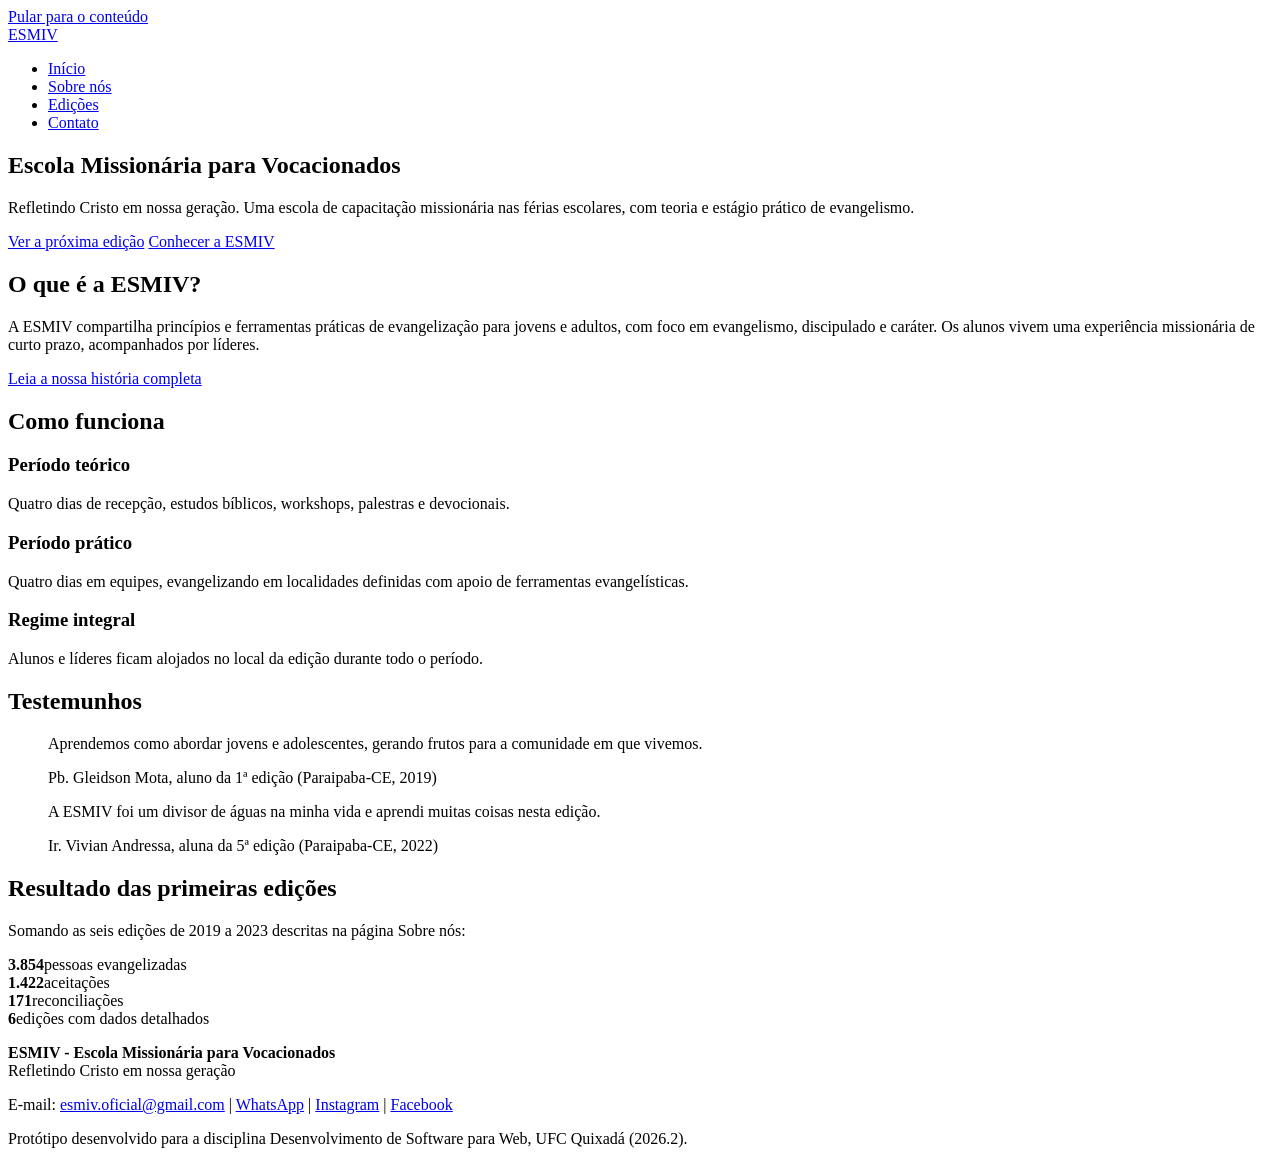
==== index.html @ 5c42aec7 "pagina inicial do site" ====
<!DOCTYPE html>
<html lang="pt-BR">
<head>
<meta charset="UTF-8">
<meta name="viewport" content="width=device-width, initial-scale=1">
<title>Início | ESMIV</title>
<meta name="description" content="ESMIV - Escola Missionária para Vocacionados. Refletindo Cristo em nossa geração.">
<link rel="stylesheet" href="css/style.css">
</head>
<body>
<a class="skip" href="#conteudo">Pular para o conteúdo</a>
<header class="topo">
  <div class="wrap">
    <a class="marca" href="index.html">ESMIV</a>
    <nav aria-label="Menu principal">
      <ul>
        <li><a href="index.html" aria-current="page">Início</a></li>
        <li><a href="sobre.html">Sobre nós</a></li>
        <li><a href="edicoes.html">Edições</a></li>
        <li><a href="contato.html">Contato</a></li>
      </ul>
    </nav>
  </div>
</header>
<main id="conteudo">
<section class="hero">
  <div class="wrap">
    <h1>Escola Missionária para Vocacionados</h1>
    <p>Refletindo Cristo em nossa geração. Uma escola de capacitação missionária nas férias escolares, com teoria e estágio prático de evangelismo.</p>
    <a class="btn" href="edicoes.html">Ver a próxima edição</a>
    <a class="btn sec" href="sobre.html">Conhecer a ESMIV</a>
  </div>
</section>

<section>
  <div class="wrap">
    <h2>O que é a ESMIV?</h2>
    <p>A ESMIV compartilha princípios e ferramentas práticas de evangelização para jovens e adultos, com foco em evangelismo, discipulado e caráter. Os alunos vivem uma experiência missionária de curto prazo, acompanhados por líderes.</p>
    <p><a href="sobre.html">Leia a nossa história completa</a></p>
  </div>
</section>

<section class="faixa">
  <div class="wrap">
    <h2>Como funciona</h2>
    <div class="cols">
      <div><h3>Período teórico</h3><p>Quatro dias de recepção, estudos bíblicos, workshops, palestras e devocionais.</p></div>
      <div><h3>Período prático</h3><p>Quatro dias em equipes, evangelizando em localidades definidas com apoio de ferramentas evangelísticas.</p></div>
      <div><h3>Regime integral</h3><p>Alunos e líderes ficam alojados no local da edição durante todo o período.</p></div>
    </div>
  </div>
</section>

<section>
  <div class="wrap">
    <h2>Testemunhos</h2>
    <blockquote class="depoimento">
      <p>Aprendemos como abordar jovens e adolescentes, gerando frutos para a comunidade em que vivemos.</p>
      <footer>Pb. Gleidson Mota, aluno da 1ª edição (Paraipaba-CE, 2019)</footer>
    </blockquote>
    <blockquote class="depoimento">
      <p>A ESMIV foi um divisor de águas na minha vida e aprendi muitas coisas nesta edição.</p>
      <footer>Ir. Vivian Andressa, aluna da 5ª edição (Paraipaba-CE, 2022)</footer>
    </blockquote>
  </div>
</section>

<section class="faixa">
  <div class="wrap">
    <h2>Resultado das primeiras edições</h2>
    <p>Somando as seis edições de 2019 a 2023 descritas na página Sobre nós:</p>
    <div class="numeros">
      <div><strong>3.854</strong>pessoas evangelizadas</div>
      <div><strong>1.422</strong>aceitações</div>
      <div><strong>171</strong>reconciliações</div>
      <div><strong>6</strong>edições com dados detalhados</div>
    </div>
  </div>
</section>
</main>
<footer class="rodape">
  <div class="wrap">
    <p><strong>ESMIV - Escola Missionária para Vocacionados</strong><br>Refletindo Cristo em nossa geração</p>
    <p>E-mail: <a href="mailto:esmiv.oficial@gmail.com">esmiv.oficial@gmail.com</a> |
    <a href="https://wa.me/558599017778">WhatsApp</a> |
    <a href="https://instagram.com/esmiv.oficial">Instagram</a> |
    <a href="https://www.facebook.com/esmiv.oficial">Facebook</a></p>
    <p>Protótipo desenvolvido para a disciplina Desenvolvimento de Software para Web, UFC Quixadá (2026.2).</p>
  </div>
</footer>
</body>
</html>
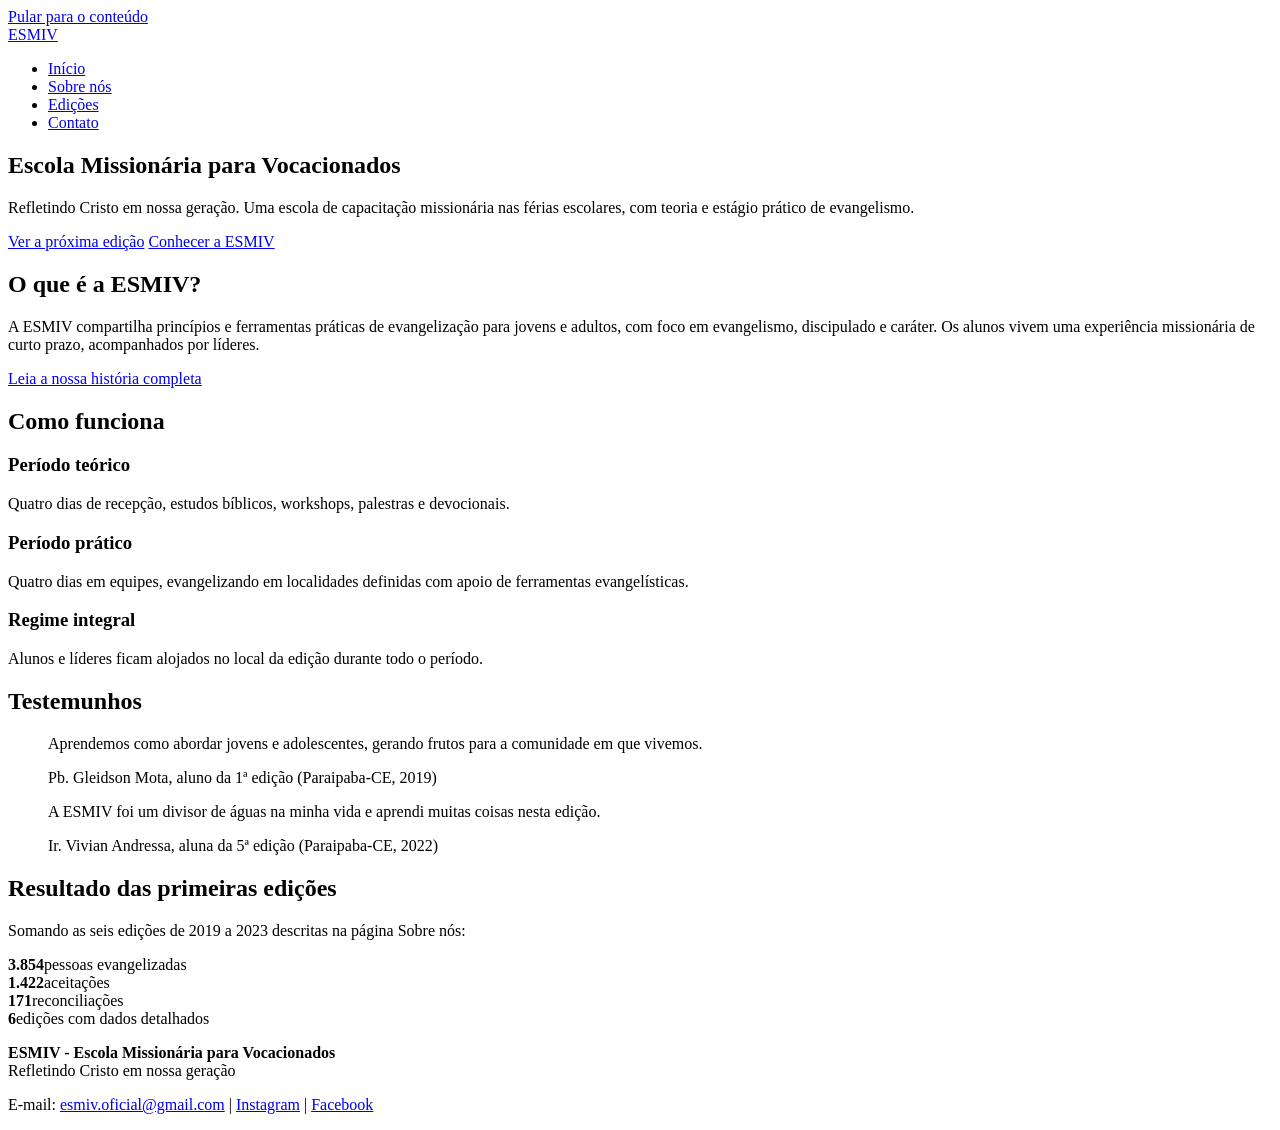
==== commit b432c6d4: "adição do contato.html e ajustes pequenos" ====
--- a/index.html
+++ b/index.html
@@ -1,92 +1,91 @@
 <!DOCTYPE html>
 <html lang="pt-BR">
 <head>
-<meta charset="UTF-8">
-<meta name="viewport" content="width=device-width, initial-scale=1">
-<title>Início | ESMIV</title>
-<meta name="description" content="ESMIV - Escola Missionária para Vocacionados. Refletindo Cristo em nossa geração.">
-<link rel="stylesheet" href="css/style.css">
+    <meta charset="UTF-8">
+    <meta name="viewport" content="width=device-width, initial-scale=1">
+    <title>Início | ESMIV</title>
+    <meta name="description" content="ESMIV - Escola Missionária para Vocacionados. Refletindo Cristo em nossa geração.">
+    <link rel="stylesheet" href="css/style.css">
 </head>
 <body>
-<a class="skip" href="#conteudo">Pular para o conteúdo</a>
-<header class="topo">
-  <div class="wrap">
-    <a class="marca" href="index.html">ESMIV</a>
-    <nav aria-label="Menu principal">
-      <ul>
-        <li><a href="index.html" aria-current="page">Início</a></li>
-        <li><a href="sobre.html">Sobre nós</a></li>
-        <li><a href="edicoes.html">Edições</a></li>
-        <li><a href="contato.html">Contato</a></li>
-      </ul>
-    </nav>
-  </div>
-</header>
-<main id="conteudo">
-<section class="hero">
-  <div class="wrap">
-    <h1>Escola Missionária para Vocacionados</h1>
-    <p>Refletindo Cristo em nossa geração. Uma escola de capacitação missionária nas férias escolares, com teoria e estágio prático de evangelismo.</p>
-    <a class="btn" href="edicoes.html">Ver a próxima edição</a>
-    <a class="btn sec" href="sobre.html">Conhecer a ESMIV</a>
-  </div>
-</section>
 
-<section>
-  <div class="wrap">
-    <h2>O que é a ESMIV?</h2>
-    <p>A ESMIV compartilha princípios e ferramentas práticas de evangelização para jovens e adultos, com foco em evangelismo, discipulado e caráter. Os alunos vivem uma experiência missionária de curto prazo, acompanhados por líderes.</p>
-    <p><a href="sobre.html">Leia a nossa história completa</a></p>
-  </div>
-</section>
+    <a class="skip" href="#conteudo">Pular para o conteúdo</a>
+    <header class="topo">
+      <div class="wrap">
+        <a class="marca" href="index.html">ESMIV</a>
+        <nav aria-label="Menu principal">
+          <ul>
+            <li><a href="index.html" aria-current="page">Início</a></li>
+            <li><a href="sobre.html">Sobre nós</a></li>
+            <li><a href="edicoes.html">Edições</a></li>
+            <li><a href="contato.html">Contato</a></li>
+          </ul>
+        </nav>
+      </div>
+    </header>
+    <main id="conteudo">
+    <section class="hero">
+      <div class="wrap">
+        <h1>Escola Missionária para Vocacionados</h1>
+        <p>Refletindo Cristo em nossa geração. Uma escola de capacitação missionária nas férias escolares, com teoria e estágio prático de evangelismo.</p>
+        <a class="btn" href="edicoes.html">Ver a próxima edição</a>
+        <a class="btn sec" href="sobre.html">Conhecer a ESMIV</a>
+      </div>
+    </section>
 
-<section class="faixa">
-  <div class="wrap">
-    <h2>Como funciona</h2>
-    <div class="cols">
-      <div><h3>Período teórico</h3><p>Quatro dias de recepção, estudos bíblicos, workshops, palestras e devocionais.</p></div>
-      <div><h3>Período prático</h3><p>Quatro dias em equipes, evangelizando em localidades definidas com apoio de ferramentas evangelísticas.</p></div>
-      <div><h3>Regime integral</h3><p>Alunos e líderes ficam alojados no local da edição durante todo o período.</p></div>
-    </div>
-  </div>
-</section>
+    <section>
+      <div class="wrap">
+        <h2>O que é a ESMIV?</h2>
+        <p>A ESMIV compartilha princípios e ferramentas práticas de evangelização para jovens e adultos, com foco em evangelismo, discipulado e caráter. Os alunos vivem uma experiência missionária de curto prazo, acompanhados por líderes.</p>
+        <p><a href="sobre.html">Leia a nossa história completa</a></p>
+      </div>
+    </section>
 
-<section>
-  <div class="wrap">
-    <h2>Testemunhos</h2>
-    <blockquote class="depoimento">
-      <p>Aprendemos como abordar jovens e adolescentes, gerando frutos para a comunidade em que vivemos.</p>
-      <footer>Pb. Gleidson Mota, aluno da 1ª edição (Paraipaba-CE, 2019)</footer>
-    </blockquote>
-    <blockquote class="depoimento">
-      <p>A ESMIV foi um divisor de águas na minha vida e aprendi muitas coisas nesta edição.</p>
-      <footer>Ir. Vivian Andressa, aluna da 5ª edição (Paraipaba-CE, 2022)</footer>
-    </blockquote>
-  </div>
-</section>
+    <section class="faixa">
+      <div class="wrap">
+        <h2>Como funciona</h2>
+        <div class="cols">
+          <div><h3>Período teórico</h3><p>Quatro dias de recepção, estudos bíblicos, workshops, palestras e devocionais.</p></div>
+          <div><h3>Período prático</h3><p>Quatro dias em equipes, evangelizando em localidades definidas com apoio de ferramentas evangelísticas.</p></div>
+          <div><h3>Regime integral</h3><p>Alunos e líderes ficam alojados no local da edição durante todo o período.</p></div>
+        </div>
+      </div>
+    </section>
 
-<section class="faixa">
-  <div class="wrap">
-    <h2>Resultado das primeiras edições</h2>
-    <p>Somando as seis edições de 2019 a 2023 descritas na página Sobre nós:</p>
-    <div class="numeros">
-      <div><strong>3.854</strong>pessoas evangelizadas</div>
-      <div><strong>1.422</strong>aceitações</div>
-      <div><strong>171</strong>reconciliações</div>
-      <div><strong>6</strong>edições com dados detalhados</div>
-    </div>
-  </div>
-</section>
-</main>
-<footer class="rodape">
-  <div class="wrap">
-    <p><strong>ESMIV - Escola Missionária para Vocacionados</strong><br>Refletindo Cristo em nossa geração</p>
-    <p>E-mail: <a href="mailto:esmiv.oficial@gmail.com">esmiv.oficial@gmail.com</a> |
-    <a href="https://wa.me/558599017778">WhatsApp</a> |
-    <a href="https://instagram.com/esmiv.oficial">Instagram</a> |
-    <a href="https://www.facebook.com/esmiv.oficial">Facebook</a></p>
-    <p>Protótipo desenvolvido para a disciplina Desenvolvimento de Software para Web, UFC Quixadá (2026.2).</p>
-  </div>
-</footer>
+    <section>
+      <div class="wrap">
+        <h2>Testemunhos</h2>
+        <blockquote class="depoimento">
+          <p>Aprendemos como abordar jovens e adolescentes, gerando frutos para a comunidade em que vivemos.</p>
+          <footer>Pb. Gleidson Mota, aluno da 1ª edição (Paraipaba-CE, 2019)</footer>
+        </blockquote>
+        <blockquote class="depoimento">
+          <p>A ESMIV foi um divisor de águas na minha vida e aprendi muitas coisas nesta edição.</p>
+          <footer>Ir. Vivian Andressa, aluna da 5ª edição (Paraipaba-CE, 2022)</footer>
+        </blockquote>
+      </div>
+    </section>
+
+    <section class="faixa">
+      <div class="wrap">
+        <h2>Resultado das primeiras edições</h2>
+        <p>Somando as seis edições de 2019 a 2023 descritas na página Sobre nós:</p>
+        <div class="numeros">
+          <div><strong>3.854</strong>pessoas evangelizadas</div>
+          <div><strong>1.422</strong>aceitações</div>
+          <div><strong>171</strong>reconciliações</div>
+          <div><strong>6</strong>edições com dados detalhados</div>
+        </div>
+      </div>
+    </section>
+    </main>
+    <footer class="rodape">
+      <div class="wrap">
+        <p><strong>ESMIV - Escola Missionária para Vocacionados</strong><br>Refletindo Cristo em nossa geração</p>
+        <p>E-mail: <a href="mailto:esmiv.oficial@gmail.com">esmiv.oficial@gmail.com</a> |
+        <a href="https://instagram.com/esmiv.oficial">Instagram</a> |
+        <a href="https://www.facebook.com/esmiv.oficial">Facebook</a></p>
+      </div>
+    </footer>
 </body>
 </html>
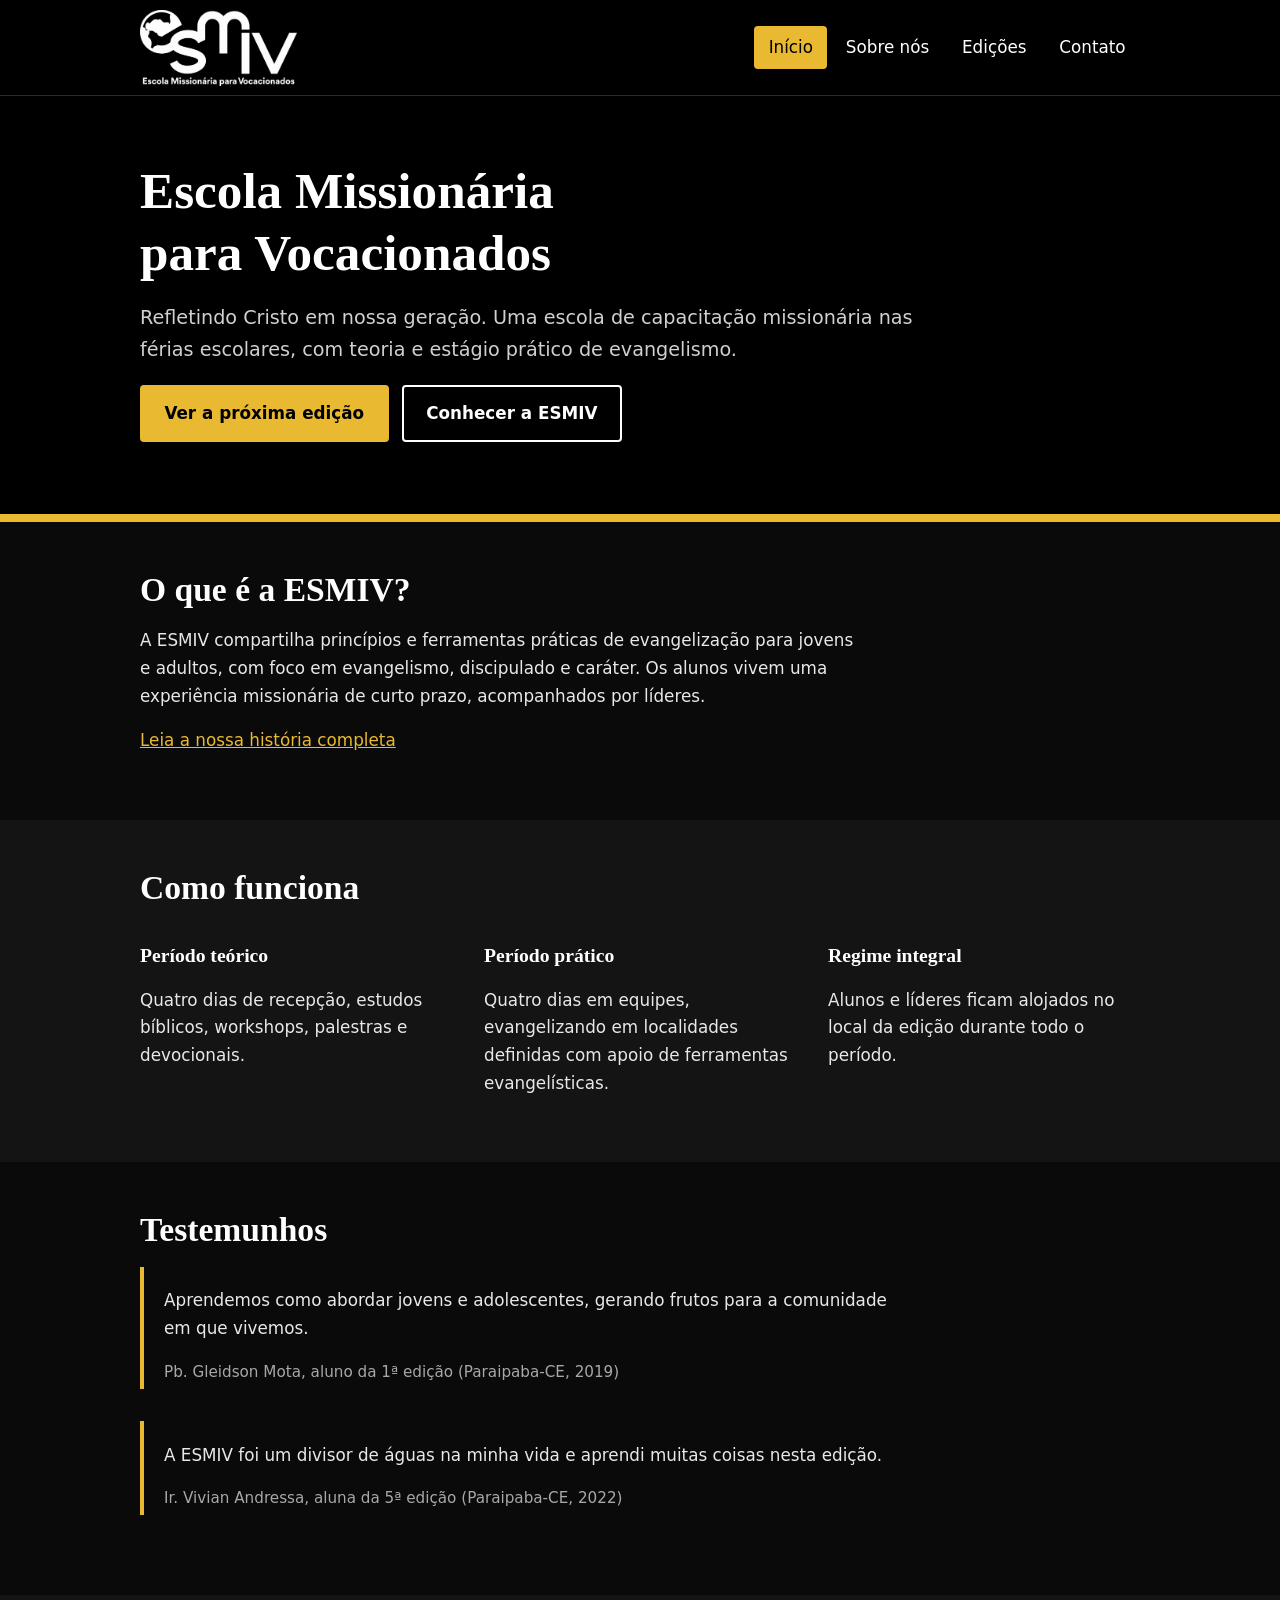
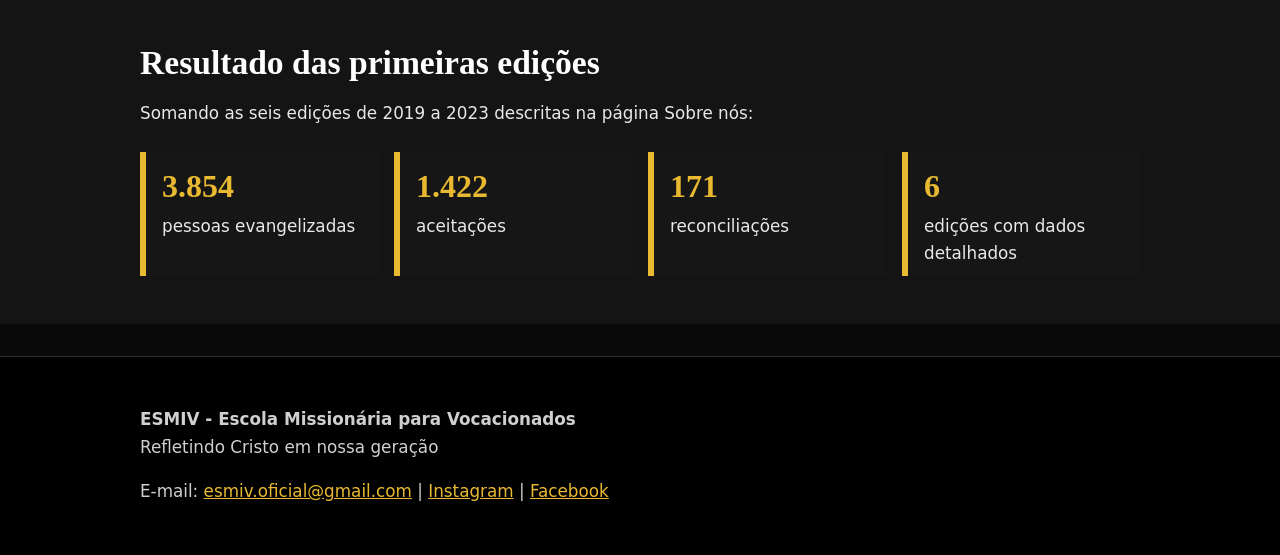
==== commit 553eab36: "ajustes no estilo do site" ====
--- a/index.html
+++ b/index.html
@@ -6,13 +6,14 @@
     <title>Início | ESMIV</title>
     <meta name="description" content="ESMIV - Escola Missionária para Vocacionados. Refletindo Cristo em nossa geração.">
     <link rel="stylesheet" href="css/style.css">
+  <link rel="icon" href="img/logo.png" type="image/png">
 </head>
 <body>
 
     <a class="skip" href="#conteudo">Pular para o conteúdo</a>
     <header class="topo">
       <div class="wrap">
-        <a class="marca" href="index.html">ESMIV</a>
+        <a class="marca" href="index.html"><img src="img/logo.png" alt="ESMIV - Escola Missionária para Vocacionados" height="76"></a>
         <nav aria-label="Menu principal">
           <ul>
             <li><a href="index.html" aria-current="page">Início</a></li>
--- a/css/style.css
+++ b/css/style.css
@@ -0,0 +1,303 @@
+:root {
+  --ink: #000000;
+  --verde: #e8b931;
+  --sol: #e8b931;
+  --papel: #0a0a0a;
+  --texto: #e8e8e8;
+  --suave: #141414;
+  --card: #161616;
+  --borda: #2a2a2a;
+  --serif: Georgia, "Times New Roman", serif;
+  --sans: system-ui, -apple-system, "Segoe UI", Roboto, sans-serif;
+}
+
+* {
+  box-sizing: border-box;
+}
+
+html {
+  scroll-behavior: smooth;
+}
+
+body {
+  margin: 0;
+  font-family: var(--sans);
+  font-size: 1.05rem;
+  line-height: 1.65;
+  color: var(--texto);
+  background: var(--papel);
+}
+
+a {
+  color: var(--verde);
+}
+
+:focus-visible {
+  outline: 3px solid var(--sol);
+  outline-offset: 3px;
+}
+
+.skip {
+  position: absolute;
+  left: -999px;
+}
+
+.skip:focus {
+  top: 1rem;
+  left: 1rem;
+  z-index: 10;
+  padding: 0.5rem 1rem;
+  color: #000;
+  background: #fff;
+}
+
+.wrap {
+  max-width: 1040px;
+  margin: 0 auto;
+  padding: 0 1.25rem;
+}
+
+main section {
+  padding: 3rem 0;
+}
+
+h1,
+h2,
+h3 {
+  font-family: var(--serif);
+  line-height: 1.2;
+  color: #fff;
+}
+
+h1 {
+  margin: 0 0 1rem;
+  font-size: clamp(2rem, 5vw, 3.2rem);
+}
+
+h2 {
+  margin: 0 0 1rem;
+  font-size: clamp(1.5rem, 3vw, 2.1rem);
+}
+
+p {
+  max-width: 68ch;
+}
+
+header.topo {
+  background: #000;
+  color: #fff;
+  border-bottom: 1px solid var(--borda);
+}
+
+.topo .wrap {
+  display: flex;
+  flex-wrap: wrap;
+  align-items: center;
+  justify-content: space-between;
+  gap: 1rem;
+  padding: 0.6rem 1.25rem;
+}
+
+.marca img {
+  display: block;
+  width: auto;
+  height: 76px;
+}
+
+.marca {
+  color: #fff;
+  font-family: var(--serif);
+  font-size: 1.5rem;
+  font-weight: 700;
+  letter-spacing: 0.02em;
+  text-decoration: none;
+}
+
+nav ul {
+  display: flex;
+  flex-wrap: wrap;
+  gap: 0.25rem;
+  margin: 0;
+  padding: 0;
+  list-style: none;
+}
+
+nav a {
+  display: block;
+  padding: 0.5rem 0.9rem;
+  color: #fff;
+  text-decoration: none;
+  border-radius: 4px;
+}
+
+nav a:hover,
+nav a[aria-current="page"] {
+  color: #000;
+  background: var(--sol);
+}
+
+.hero {
+  padding: 4rem 0 4.5rem;
+  color: #fff;
+  background: var(--ink);
+  border-bottom: 8px solid var(--sol);
+}
+
+.hero h1 {
+  max-width: 18ch;
+  color: #fff;
+}
+
+.hero p {
+  font-size: 1.2rem;
+  color: #d0d0d0;
+}
+
+.btn {
+  display: inline-block;
+  padding: 0.8rem 1.4rem;
+  color: #000;
+  font-weight: 700;
+  text-decoration: none;
+  background: var(--sol);
+  border: 2px solid var(--sol);
+  border-radius: 4px;
+}
+
+.btn:hover {
+  background: #fff;
+  color: #000;
+  border-color: #fff;
+}
+
+.btn.sec {
+  margin-left: 0.5rem;
+  color: #fff;
+  background: transparent;
+  border-color: #fff;
+}
+
+.btn.sec:hover {
+  color: #000;
+  background: #fff;
+}
+
+.numeros {
+  display: grid;
+  grid-template-columns: repeat(auto-fit, minmax(200px, 1fr));
+  gap: 1rem;
+  margin-top: 1.5rem;
+}
+
+.numeros div {
+  padding: 0.5rem 1rem;
+  background: var(--card);
+  border-left: 6px solid var(--verde);
+}
+
+.numeros strong {
+  display: block;
+  color: var(--sol);
+  font-family: var(--serif);
+  font-size: 2rem;
+}
+
+.cols {
+  display: grid;
+  grid-template-columns: repeat(auto-fit, minmax(260px, 1fr));
+  gap: 2rem;
+}
+
+.depoimento {
+  margin: 0 0 2rem;
+  padding: 0.25rem 0 0.25rem 1.25rem;
+  border-left: 4px solid var(--sol);
+}
+
+.depoimento footer {
+  font-size: 0.95rem;
+  color: #a8a8a8;
+}
+
+.faixa {
+  background: var(--suave);
+}
+
+dl.dados {
+  display: grid;
+  grid-template-columns: max-content 1fr;
+  gap: 0.5rem 1.5rem;
+}
+
+dl.dados dt {
+  color: var(--sol);
+  font-weight: 700;
+}
+
+dl.dados dd {
+  margin: 0;
+}
+
+.aviso {
+  margin: 1.5rem 0;
+  padding: 0.6rem 1.25rem;
+  background: var(--card);
+  border: 2px dashed var(--sol);
+}
+
+form {
+  display: grid;
+  gap: 1rem;
+  max-width: 560px;
+}
+
+label {
+  color: #fff;
+  font-weight: 700;
+}
+
+input,
+select,
+textarea {
+  width: 100%;
+  padding: 0.7rem;
+  font: inherit;
+  color: inherit;
+  background: #111;
+  border: 2px solid #444;
+  border-radius: 4px;
+}
+
+input:focus,
+select:focus,
+textarea:focus {
+  border-color: var(--sol);
+}
+
+footer.rodape {
+  margin-top: 2rem;
+  padding: 2rem 0;
+  color: #cfcfcf;
+  background: #000;
+  border-top: 1px solid var(--borda);
+}
+
+footer.rodape a {
+  color: var(--sol);
+}
+
+@media (max-width: 600px) {
+  .btn.sec {
+    margin: 0.75rem 0 0;
+  }
+
+  dl.dados {
+    grid-template-columns: 1fr;
+  }
+}
+
+@media (prefers-reduced-motion: reduce) {
+  html {
+    scroll-behavior: auto;
+  }
+}
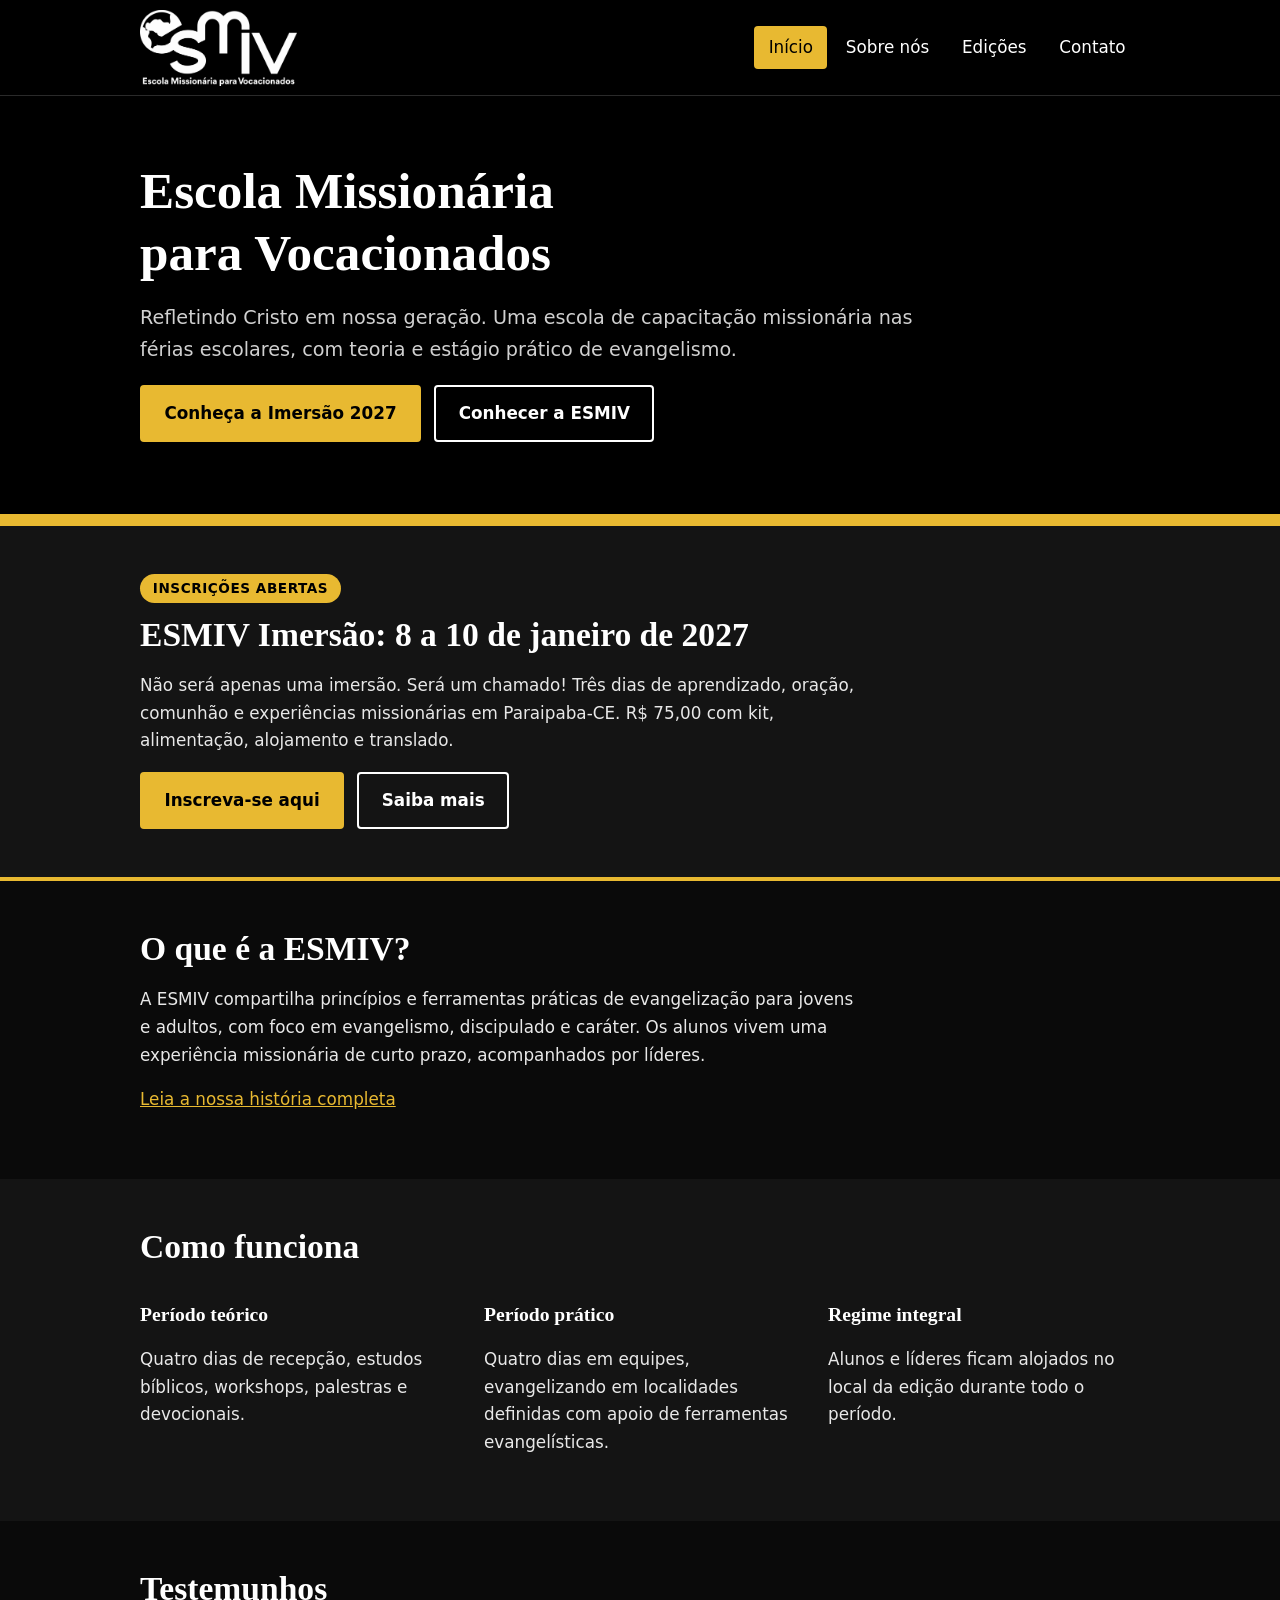
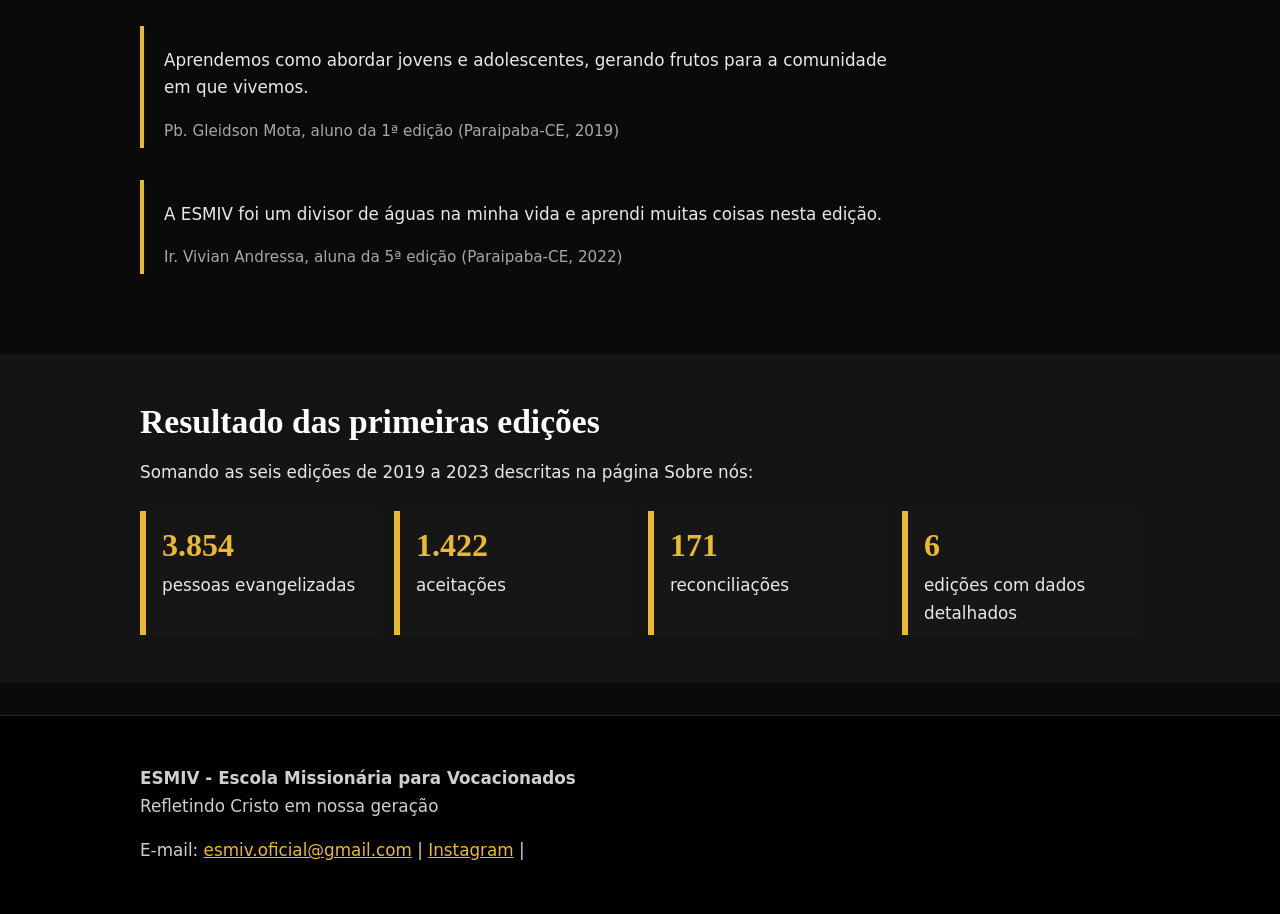
==== commit 49b6f822: "ajustes finos nas redes sociais" ====
--- a/index.html
+++ b/index.html
@@ -29,8 +29,18 @@
       <div class="wrap">
         <h1>Escola Missionária para Vocacionados</h1>
         <p>Refletindo Cristo em nossa geração. Uma escola de capacitação missionária nas férias escolares, com teoria e estágio prático de evangelismo.</p>
-        <a class="btn" href="edicoes.html">Ver a próxima edição</a>
+        <a class="btn" href="edicoes.html">Conheça a Imersão 2027</a>
         <a class="btn sec" href="sobre.html">Conhecer a ESMIV</a>
+      </div>
+    </section>
+
+    <section class="faixa imersao">
+      <div class="wrap">
+        <p class="selo">Inscrições abertas</p>
+        <h2>ESMIV Imersão: 8 a 10 de janeiro de 2027</h2>
+        <p>Não será apenas uma imersão. Será um chamado! Três dias de aprendizado, oração, comunhão e experiências missionárias em Paraipaba-CE. R$ 75,00 com kit, alimentação, alojamento e translado.</p>
+        <a class="btn" href="https://form.jotform.com/esmivbr/imersao" target="_blank" rel="noopener">Inscreva-se aqui</a>
+        <a class="btn sec" href="edicoes.html">Saiba mais</a>
       </div>
     </section>
 
@@ -84,8 +94,8 @@
       <div class="wrap">
         <p><strong>ESMIV - Escola Missionária para Vocacionados</strong><br>Refletindo Cristo em nossa geração</p>
         <p>E-mail: <a href="mailto:esmiv.oficial@gmail.com">esmiv.oficial@gmail.com</a> |
-        <a href="https://instagram.com/esmiv.oficial">Instagram</a> |
-        <a href="https://www.facebook.com/esmiv.oficial">Facebook</a></p>
+        <a href="https://instagram.com/esmiv_oficial">Instagram</a> |
+        </p>
       </div>
     </footer>
 </body>
--- a/css/style.css
+++ b/css/style.css
@@ -286,6 +286,44 @@
   color: var(--sol);
 }
 
+.imersao {
+  border-top: 4px solid var(--sol);
+  border-bottom: 4px solid var(--sol);
+}
+
+.selo {
+  display: inline-block;
+  margin: 0 0 0.75rem;
+  padding: 0.2rem 0.8rem;
+  color: #000;
+  font-size: 0.85rem;
+  font-weight: 700;
+  letter-spacing: 0.04em;
+  text-transform: uppercase;
+  background: var(--sol);
+  border-radius: 999px;
+}
+
+.chamada {
+  color: var(--sol);
+  font-family: var(--serif);
+  font-size: 1.35rem;
+  font-weight: 700;
+}
+
+.lema {
+  margin: 1.5rem 0;
+  padding-left: 1.25rem;
+  font-family: var(--serif);
+  font-size: 1.2rem;
+  font-style: italic;
+  border-left: 4px solid var(--sol);
+}
+
+.nota {
+  color: #a8a8a8;
+}
+
 @media (max-width: 600px) {
   .btn.sec {
     margin: 0.75rem 0 0;
